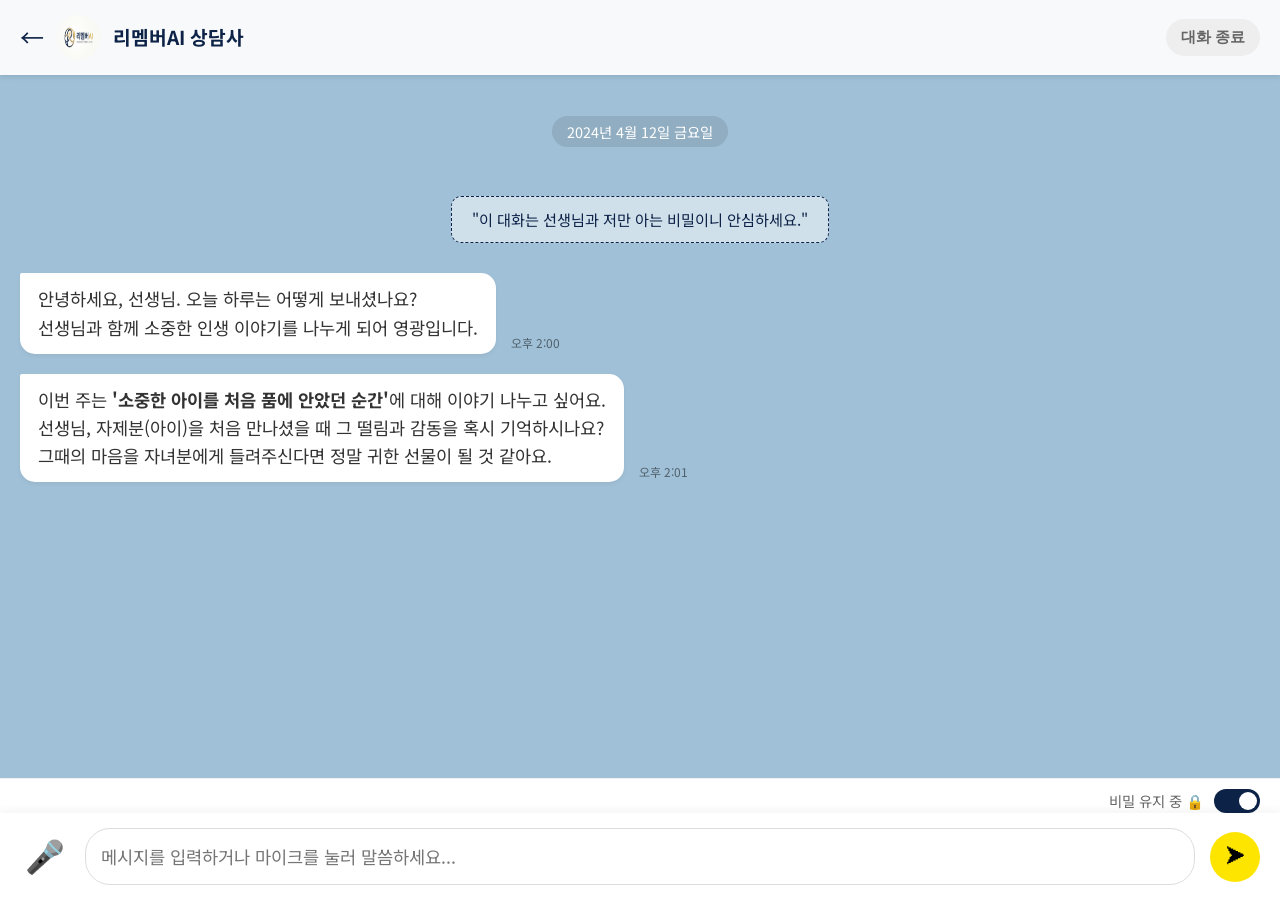
==== chat.html @ 5c0f2516 "Deploy latest site updates" ====
<!DOCTYPE html>
<html lang="ko">
<head>
    <!-- Google Tag Manager -->
    <script>(function(w,d,s,l,i){w[l]=w[l]||[];w[l].push({'gtm.start':
    new Date().getTime(),event:'gtm.js'});var f=d.getElementsByTagName(s)[0],
    j=d.createElement(s),dl=l!='dataLayer'?'&l='+l:'';j.async=true;j.src=
    'https://www.googletagmanager.com/gtm.js?id='+i+dl;f.parentNode.insertBefore(j,f);
    })(window,document,'script','dataLayer','GTM-MVSHZFLK');</script>
    <!-- End Google Tag Manager -->
    <meta charset="UTF-8">
    <meta name="viewport" content="width=device-width, initial-scale=1.0">
    <title>리멤버AI - 따뜻한 대화</title>
    <link href="https://fonts.googleapis.com/css2?family=Nanum+Myeongjo:wght@400;700;800&family=Noto+Sans+KR:wght@300;400;500;700&display=swap" rel="stylesheet">
    <link rel="stylesheet" href="style.css">
    <style>
        body { background-color: #A0C0D7; /* KakaoTalk blue-ish background */ height: 100vh; display: flex; flex-direction: column; overflow: hidden; }
        
        /* Chat Header */
        .chat-header {
            background-color: #f8f9fa;
            padding: 15px 20px;
            display: flex;
            align-items: center;
            justify-content: space-between;
            box-shadow: 0 2px 5px rgba(0,0,0,0.1);
            z-index: 10;
        }
        .chat-header .back-btn { font-size: 1.5rem; color: var(--navy-primary); cursor: pointer; text-decoration: none; }
        .chat-user-info { display: flex; align-items: center; gap: 12px; }
        .chat-user-info img { width: 45px; height: 45px; border-radius: 50%; background: #eee; }
        .chat-user-name { font-weight: 700; font-size: 1.2rem; color: var(--navy-primary); }

        /* Exit Button */
        .btn-exit {
            background-color: #eee;
            border: none;
            padding: 8px 15px;
            border-radius: 20px;
            font-size: 0.95rem;
            font-weight: 600;
            color: var(--text-light);
            cursor: pointer;
            transition: var(--transition);
        }
        .btn-exit:hover { background-color: #ddd; color: var(--navy-primary); }

        /* Private Toggle Area */
        .chat-footer-options {
            background-color: white;
            padding: 10px 20px 0;
            border-top: 1px solid #f0f0f0;
            display: flex;
            justify-content: flex-end;
        }
        .private-status {
            display: flex;
            align-items: center;
            gap: 10px;
            font-size: 0.9rem;
            color: var(--text-light);
        }

        /* Toggle Switch Style */
        .switch {
            position: relative;
            display: inline-block;
            width: 46px;
            height: 24px;
        }
        .switch input { opacity: 0; width: 0; height: 0; }
        .slider {
            position: absolute;
            cursor: pointer;
            top: 0; left: 0; right: 0; bottom: 0;
            background-color: #ccc;
            transition: .4s;
        }
        .slider:before {
            position: absolute;
            content: "";
            height: 18px; width: 18px;
            left: 3px; bottom: 3px;
            background-color: white;
            transition: .4s;
        }
        input:checked + .slider { background-color: var(--navy-primary); }
        input:checked + .slider:before { transform: translateX(22px); }
        .slider.round { border-radius: 24px; }
        .slider.round:before { border-radius: 50%; }

        /* Chat Area */
        .chat-messages {
            flex: 1;
            padding: 20px;
            overflow-y: auto;
            display: flex;
            flex-direction: column;
            gap: 20px;
            scrollbar-width: none; /* Firefox */
        }
        .chat-messages::-webkit-scrollbar { display: none; /* Chrome/Safari */ }

        .date-divider {
            text-align: center;
            margin: 20px 0;
            position: relative;
        }
        .date-divider span {
            background-color: rgba(0, 0, 0, 0.1);
            color: white;
            padding: 5px 15px;
            border-radius: 20px;
            font-size: 0.9rem;
        }

        /* Message Bubbles */
        .message { display: flex; align-items: flex-start; gap: 10px; max-width: 85%; }
        .message.received { align-self: flex-start; }
        .message.sent { align-self: flex-end; flex-direction: row-reverse; }

        .message-content {
            padding: 12px 18px;
            border-radius: 15px;
            font-size: 1.1rem;
            line-height: 1.6;
            box-shadow: 0 2px 4px rgba(0,0,0,0.05);
            position: relative;
        }
        .received .message-content { background-color: white; color: #333; border-top-left-radius: 2px; }
        .sent .message-content { background-color: #FEE500; color: #333; border-top-right-radius: 2px; }

        .message-time { align-self: flex-end; font-size: 0.75rem; color: rgba(0,0,0,0.5); margin: 0 5px; min-width: 50px; }

        .security-notice {
            align-self: center;
            background-color: rgba(255, 255, 255, 0.5);
            padding: 10px 20px;
            border-radius: 10px;
            font-size: 0.95rem;
            color: var(--navy-primary);
            text-align: center;
            margin: 10px 0;
            border: 1px dashed var(--navy-primary);
        }

        /* Input Area */
        .chat-input-area {
            background-color: white;
            padding: 15px 20px;
            display: flex;
            align-items: center;
            gap: 15px;
            box-shadow: 0 -2px 10px rgba(0,0,0,0.05);
        }
        .chat-input-area input {
            flex: 1;
            padding: 15px;
            border: 1px solid #ddd;
            border-radius: 25px;
            font-size: 1.1rem;
            font-family: 'Noto Sans KR', sans-serif;
            outline: none;
        }

        /* Microphone Button */
        .record-btn {
            background: none;
            border: none;
            font-size: 2rem;
            cursor: pointer;
            padding: 5px;
            transition: var(--transition);
        }
        .record-btn.recording {
            color: #ff4d4d;
            transform: scale(1.2);
            animation: pulse 1s infinite;
        }

        /* Recording Status UI */
        .recording-status {
            position: fixed;
            bottom: 100px;
            left: 50%;
            transform: translateX(-50%);
            background: rgba(13, 34, 71, 0.95);
            color: white;
            padding: 20px 40px;
            border-radius: 50px;
            display: flex;
            align-items: center;
            gap: 15px;
            z-index: 100;
            box-shadow: 0 10px 30px rgba(0,0,0,0.3);
        }
        .pulse {
            width: 15px;
            height: 15px;
            background: #ff4d4d;
            border-radius: 50%;
            animation: pulse 1s infinite;
        }
        .stop-btn {
            background: white;
            color: var(--navy-primary);
            border: none;
            padding: 5px 15px;
            border-radius: 15px;
            font-weight: 700;
            cursor: pointer;
            margin-left: 10px;
        }

        @keyframes pulse {
            0% { transform: scale(1); opacity: 1; }
            50% { transform: scale(1.3); opacity: 0.6; }
            100% { transform: scale(1); opacity: 1; }
        }

        .send-btn {
            background-color: #FEE500;
            border: none;
            width: 50px;
            height: 50px;
            border-radius: 50%;
            cursor: pointer;
            display: flex;
            align-items: center;
            justify-content: center;
            font-size: 1.2rem;
            transition: var(--transition);
        }
        .send-btn:hover { background-color: #E6CF00; }

        /* Animation */
        .message { animation: fadeIn 0.3s ease-out; }
        @keyframes fadeIn { from { opacity: 0; transform: translateY(10px); } to { opacity: 1; transform: translateY(0); } }
    </style>
</head>
<body>
    <!-- Google Tag Manager (noscript) -->
    <noscript><iframe src="https://www.googletagmanager.com/ns.html?id=GTM-MVSHZFLK"
    height="0" width="0" style="display:none;visibility:hidden"></iframe></noscript>
    <!-- End Google Tag Manager (noscript) -->
    <header class="chat-header">
        <div class="chat-user-info">
            <a href="index.html" class="back-btn">←</a>
            <img src="logo.png" alt="리멤버AI">
            <span class="chat-user-name">리멤버AI 상담사</span>
        </div>
        <div class="header-actions">
            <button class="btn-exit" onclick="confirmExit()">대화 종료</button>
        </div>
    </header>

    <div class="chat-messages" id="chatMessages">
        <div class="date-divider">
            <span>2024년 4월 12일 금요일</span>
        </div>

        <div class="security-notice">
            "이 대화는 선생님과 저만 아는 비밀이니 안심하세요."
        </div>

        <!-- AI Message -->
        <div class="message received">
            <div class="message-content">
                안녕하세요, 선생님. 오늘 하루는 어떻게 보내셨나요? <br>
                선생님과 함께 소중한 인생 이야기를 나누게 되어 영광입니다.
            </div>
            <span class="message-time">오후 2:00</span>
        </div>

        <!-- AI Message -->
        <div class="message received">
            <div class="message-content">
                이번 주는 <b>'소중한 아이를 처음 품에 안았던 순간'</b>에 대해 이야기 나누고 싶어요. <br>
                선생님, 자제분(아이)을 처음 만나셨을 때 그 떨림과 감동을 혹시 기억하시나요? <br>
                그때의 마음을 자녀분에게 들려주신다면 정말 귀한 선물이 될 것 같아요.
            </div>
            <span class="message-time">오후 2:01</span>
        </div>

        <!-- User Message Sample (Hidden initially in real logic, but shown for design) -->
        <!-- <div class="message sent">
            <div class="message-content">
                어릴 때 동네 친구들과 냇가에서 물장구치던 게 생각나네.
            </div>
            <span class="message-time">오후 2:05</span>
        </div> -->
    </div>

    <div class="chat-footer-options">
        <div class="private-status">
            <span id="privateStatus">비밀 유지 중 🔒</span>
            <label class="switch">
                <input type="checkbox" id="privateToggle" checked onchange="handlePrivateToggle()">
                <span class="slider round"></span>
            </label>
        </div>
    </div>

    <div class="chat-input-area">
        <button id="recordBtn" class="record-btn" onclick="toggleRecording()">🎤</button>
        <input type="text" id="userInput" placeholder="메시지를 입력하거나 마이크를 눌러 말씀하세요..." onkeypress="if(event.keyCode==13) sendMessage()">
        <button class="send-btn" onclick="sendMessage()">➤</button>
    </div>

    <div id="recordingStatus" class="recording-status" style="display: none;">
        <div class="pulse"></div>
        <span>선생님의 말씀을 듣고 있어요...</span>
        <button onclick="stopRecording()" class="stop-btn">완료</button>
    </div>

    <script>
        let isRecording = false;

        function confirmExit() {
            if (confirm("오늘 대화를 여기까지 할까요? 소중한 기록은 안전하게 저장되었습니다.")) {
                window.location.href = 'index.html';
            }
        }

        function handlePrivateToggle() {
            const isPrivate = document.getElementById('privateToggle').checked;
            const statusText = document.getElementById('privateStatus');
            const chatMessages = document.getElementById('chatMessages');
            
            const notice = document.createElement('div');
            notice.className = 'security-notice';
            
            if (isPrivate) {
                statusText.innerText = "비밀 유지 중 🔒";
                notice.innerText = "이후 대화는 자녀에게 공개되지 않는 '비밀 모드'로 전환되었습니다.";
            } else {
                statusText.innerText = "자녀에게 공유됨 💝";
                notice.innerText = "이후 대화는 자녀가 함께 볼 수 있는 '공유 모드'로 전환되었습니다.";
            }
            chatMessages.appendChild(notice);
            chatMessages.scrollTop = chatMessages.scrollHeight;
        }

        function toggleRecording() {
            if (!isRecording) {
                startRecording();
            } else {
                stopRecording();
            }
        }

        function startRecording() {
            isRecording = true;
            document.getElementById('recordingStatus').style.display = 'flex';
            document.getElementById('recordBtn').classList.add('recording');
            // 실제 구현 시 Web MediaRecorder API 등을 사용
            console.log("Recording started...");
        }

        function stopRecording() {
            isRecording = false;
            document.getElementById('recordingStatus').style.display = 'none';
            document.getElementById('recordBtn').classList.remove('recording');
            
            // 시뮬레이션: 녹음된 내용이 텍스트로 변환되었다고 가정
            const simulatedText = "우리 큰애가 태어났을 때 눈이 참 맑았어. 그때 그 떨림은 지금도 잊지 못하지.";
            document.getElementById('userInput').value = simulatedText;
            
            // 자동으로 메시지 전송
            setTimeout(sendMessage, 500);
        }

        function sendMessage() {
            const input = document.getElementById('userInput');
            const messageText = input.value.trim();
            if (messageText === "") return;

            const chatMessages = document.getElementById('chatMessages');
            const now = new Date();
            const timeStr = (now.getHours() > 12 ? '오후 ' + (now.getHours()-12) : '오전 ' + now.getHours()) + ':' + now.getMinutes().toString().padStart(2, '0');

            // Add user message
            const userMsg = `
                <div class="message sent">
                    <div class="message-content">${messageText}</div>
                    <span class="message-time">${timeStr}</span>
                </div>
            `;
            chatMessages.innerHTML += userMsg;
            input.value = "";
            chatMessages.scrollTop = chatMessages.scrollHeight;

            // Simple AI Auto-Reply after 1 second
            setTimeout(() => {
                const aiMsg = `
                    <div class="message received">
                        <div class="message-content">네, 선생님. 정말 소중하고 따뜻한 기억이네요. 그 당시에 느끼셨던 기분이나 함께했던 사람들에 대해 조금 더 자세히 들려주실 수 있을까요?</div>
                        <span class="message-time">${timeStr}</span>
                    </div>
                `;
                chatMessages.innerHTML += aiMsg;
                chatMessages.scrollTop = chatMessages.scrollHeight;
            }, 1000);
        }
    </script>
</body>
</html>
---- style.css ----
/* RememberAI - Custom CSS for 6070 Generation */

:root {
    --navy-primary: #0D2247;
    --gold-secondary: #DAA520;
    --gold-light: #F4E0A1;
    --white: #FDFDFD;
    --text-dark: #222222;
    --text-light: #666666;
    --max-width: 1100px;
    --transition: all 0.3s ease;
}

/* Reset */
* {
    margin: 0;
    padding: 0;
    box-sizing: border-box;
}

body {
    font-family: 'Noto Sans KR', sans-serif;
    color: var(--text-dark);
    line-height: 1.7;
    background-color: var(--white);
    font-size: 18px; /* High readability for seniors */
}

/* Typography */
h1, h2, h3 {
    font-family: 'Nanum Myeongjo', serif;
    font-weight: 700;
}

a {
    text-decoration: none;
    color: inherit;
}

.container {
    max-width: var(--max-width);
    margin: 0 auto;
    padding: 0 20px;
}

/* Header & Nav */
header {
    background: var(--white);
    padding: 10px 0; /* Reduced padding for larger logo */
    position: sticky;
    top: 0;
    z-index: 1000;
    box-shadow: 0 2px 10px rgba(0,0,0,0.05);
}

nav {
    display: flex;
    justify-content: space-between;
    align-items: center;
}

.logo img {
    height: 80px; /* Increased from 40px */
    width: auto;
    vertical-align: middle;
}

.footer-logo img {
    height: 60px; /* Increased from 40px */
    width: auto;
    vertical-align: middle;
}

.nav-links a {
    font-weight: 500;
    color: var(--text-light);
    transition: var(--transition);
}

.nav-links a:hover {
    color: var(--gold-secondary);
}

.nav-buttons {
    display: flex;
    align-items: center;
    gap: 15px;
}

.btn-login {
    font-size: 1.1rem;
    font-weight: 500;
    color: var(--text-dark);
    padding: 8px 15px;
    transition: var(--transition);
}

.btn-login:hover {
    color: var(--gold-secondary);
}

.btn-signup {
    font-size: 1.1rem;
    font-weight: 600;
    color: white;
    background-color: var(--navy-primary);
    padding: 10px 25px;
    border-radius: 5px;
    transition: var(--transition);
}

.btn-signup:hover {
    background-color: var(--gold-secondary);
    transform: translateY(-2px);
}

/* Hero Section */
.hero {
    position: relative;
    padding: 160px 0;
    background-color: var(--navy-primary);
    background-image: url('https://images.unsplash.com/photo-1557804506-669a67965ba0?ixlib=rb-1.2.1&auto=format&fit=crop&w=1920&q=80'); /* Sample image for warm atmosphere */
    background-size: cover;
    background-position: center;
    color: white;
    text-align: left;
}

.hero-overlay {
    position: absolute;
    top: 0;
    left: 0;
    width: 100%;
    height: 100%;
    background: linear-gradient(90deg, rgba(13, 34, 71, 0.9) 0%, rgba(13, 34, 71, 0.4) 100%);
    z-index: 1;
}

.hero-content {
    position: relative;
    z-index: 2;
}

.hero h1 {
    font-size: 3.5rem;
    line-height: 1.3;
    margin-bottom: 25px;
}

.hero .highlight {
    color: var(--gold-secondary);
}

.hero-subtext {
    font-size: 1.4rem;
    margin-bottom: 40px;
    max-width: 600px;
    font-weight: 300;
    color: rgba(255, 255, 255, 0.8);
}

/* Buttons */
.cta-button {
    background-color: var(--gold-secondary);
    color: white;
    padding: 18px 45px;
    font-size: 1.2rem;
    font-weight: 700;
    border: none;
    border-radius: 50px;
    cursor: pointer;
    transition: var(--transition);
    box-shadow: 0 10px 20px rgba(218, 165, 32, 0.3);
}

.cta-button:hover {
    background-color: #B8860B;
    transform: translateY(-3px);
    box-shadow: 0 15px 30px rgba(218, 165, 32, 0.4);
}

/* Common Section Styles */
.section {
    padding: 100px 0;
}

.brand-badge {
    text-align: center;
    margin-bottom: 30px;
}

.brand-badge img {
    max-width: 280px; /* Suitable size for secondary branding */
    height: auto;
    opacity: 0.9;
    transition: var(--transition);
}

.brand-badge img:hover {
    opacity: 1;
    transform: scale(1.05);
}

.section-title {
    font-size: 2.5rem;
    text-align: center;
    margin-bottom: 20px;
    color: var(--navy-primary);
}

.section-desc {
    text-align: center;
    font-size: 1.2rem;
    color: var(--text-light);
    margin-bottom: 60px;
}

.bg-navy {
    background-color: var(--navy-primary);
    color: white;
}

.text-gold {
    color: var(--gold-secondary) !important;
}

/* Features Section */
.features {
    display: grid;
    grid-template-columns: repeat(3, 1fr);
    gap: 30px;
}

.feature-card {
    background: white;
    padding: 40px;
    border-radius: 20px;
    box-shadow: 0 15px 40px rgba(0,0,0,0.05);
    text-align: center;
    transition: var(--transition);
    border: 1px solid #f0f0f0;
}

.feature-card:hover {
    transform: translateY(-10px);
}

.feature-card .icon {
    font-size: 40px;
    margin-bottom: 20px;
}

.feature-card h3 {
    font-size: 1.5rem;
    margin-bottom: 15px;
    color: var(--navy-primary);
}

/* Security Section */
.security-grid {
    display: flex;
    justify-content: space-around;
    gap: 40px;
    margin-bottom: 50px;
}

.security-item {
    flex: 1;
    background: rgba(255, 255, 255, 0.05);
    padding: 40px;
    border-radius: 20px;
    border: 1px solid rgba(218, 165, 32, 0.2);
    text-align: center;
}

.security-item h3 {
    color: var(--gold-secondary);
    margin-bottom: 15px;
}

.security-footer {
    text-align: center;
    font-style: italic;
    color: rgba(255, 255, 255, 0.6);
    margin-top: 40px;
}

/* Product Showcase */
.product-showcase {
    display: grid;
    grid-template-columns: 1fr 1fr;
    gap: 40px;
}

.product-card {
    background: #F9F9F9;
    padding: 0;
    border-radius: 20px;
    overflow: hidden;
    text-align: center;
    border: 1px solid #eee;
}

.product-img-placeholder {
    height: 300px;
    background: #EAEAEA;
    display: flex;
    align-items: center;
    justify-content: center;
    color: #999;
    font-weight: 700;
}

.product-card h3 {
    margin: 30px 20px 10px;
    color: var(--navy-primary);
}

.product-card p {
    padding: 0 30px 40px;
    color: var(--text-light);
}

/* Footer */
footer {
    background: #f4f4f4;
    padding: 60px 0;
    border-top: 1px solid #ddd;
}

.footer-content {
    display: flex;
    justify-content: space-between;
    align-items: center;
}

.footer-logo {
    margin-bottom: 20px;
}

.footer-links a {
    margin-left: 20px;
    font-size: 0.9rem;
    color: var(--text-light);
}

/* Responsive */
@media (max-width: 992px) {
    .nav-links { display: none; } /* Hide regular links on mobile to save space */
    .hero h1 { font-size: 2.8rem; }
    .features { grid-template-columns: 1fr; }
    .security-grid { flex-direction: column; }
    .product-showcase { grid-template-columns: 1fr; }
}
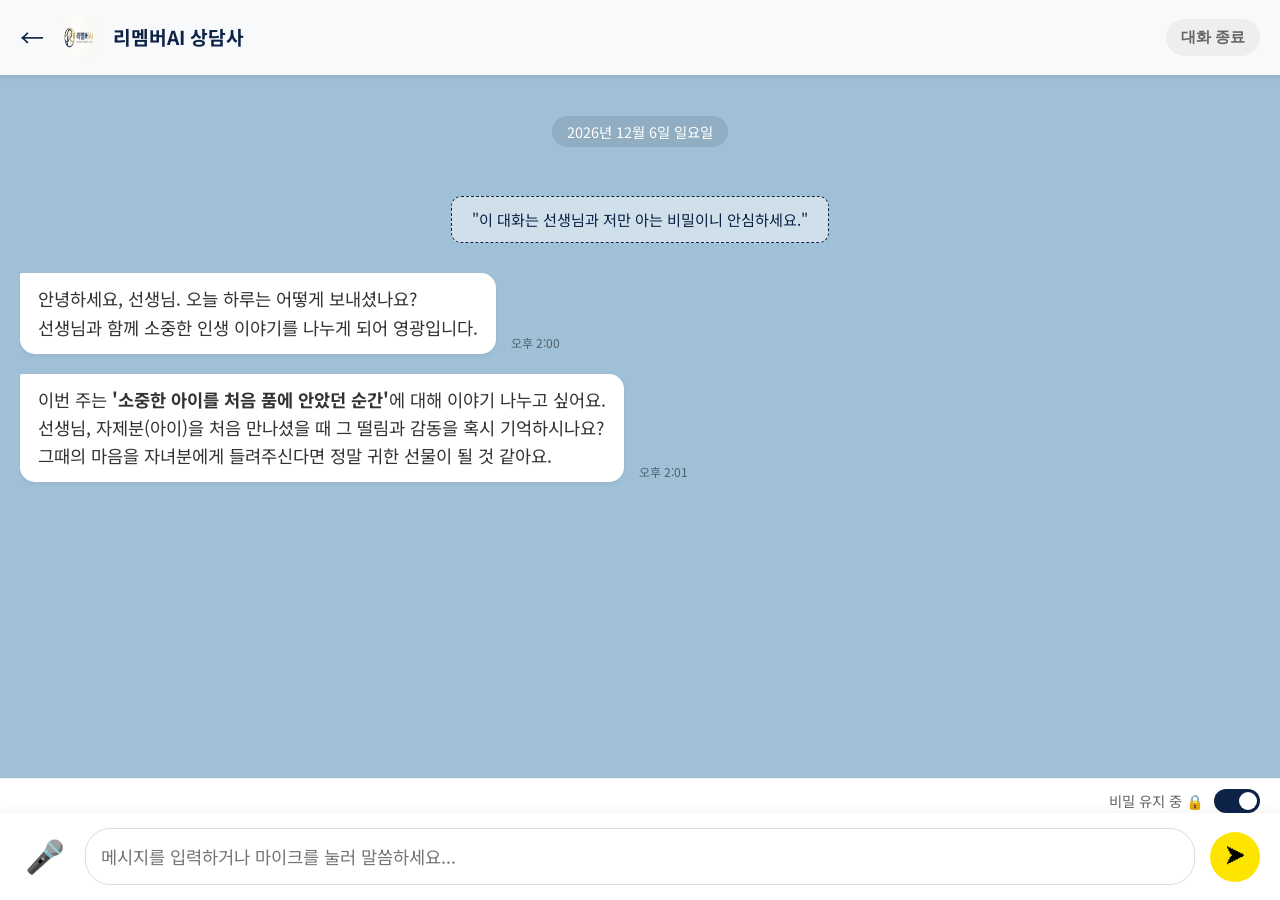
==== commit 673ebb2c: "Connect subscription flow to first chat and schedule step" ====
--- a/chat.html
+++ b/chat.html
@@ -233,6 +233,112 @@
         }
         .send-btn:hover { background-color: #E6CF00; }
 
+        .schedule-modal {
+            position: fixed;
+            inset: 0;
+            background: rgba(9, 22, 45, 0.58);
+            display: none;
+            align-items: center;
+            justify-content: center;
+            padding: 20px;
+            z-index: 200;
+        }
+
+        .schedule-modal.is-visible {
+            display: flex;
+        }
+
+        .schedule-card {
+            width: min(100%, 520px);
+            background: white;
+            border-radius: 24px;
+            padding: 28px 24px 24px;
+            box-shadow: 0 24px 50px rgba(0, 0, 0, 0.18);
+        }
+
+        .schedule-card h3 {
+            color: var(--navy-primary);
+            font-size: 1.7rem;
+            margin-bottom: 10px;
+        }
+
+        .schedule-card p {
+            color: var(--text-light);
+            margin-bottom: 18px;
+            line-height: 1.6;
+        }
+
+        .schedule-grid {
+            display: grid;
+            grid-template-columns: repeat(3, 1fr);
+            gap: 10px;
+            margin-bottom: 18px;
+        }
+
+        .schedule-day {
+            border: 1px solid #d9dfe8;
+            border-radius: 14px;
+            background: #f8fafc;
+            padding: 12px 10px;
+            font-size: 1rem;
+            font-weight: 600;
+            color: var(--navy-primary);
+            cursor: pointer;
+            transition: var(--transition);
+        }
+
+        .schedule-day.is-selected {
+            background: var(--navy-primary);
+            border-color: var(--navy-primary);
+            color: white;
+        }
+
+        .schedule-time {
+            margin-bottom: 18px;
+        }
+
+        .schedule-time label {
+            display: block;
+            margin-bottom: 8px;
+            color: var(--navy-primary);
+            font-weight: 600;
+        }
+
+        .schedule-time input {
+            width: 100%;
+            padding: 14px 15px;
+            border: 1px solid #d9dfe8;
+            border-radius: 14px;
+            font-size: 1rem;
+            font-family: 'Noto Sans KR', sans-serif;
+        }
+
+        .schedule-actions {
+            display: flex;
+            gap: 10px;
+        }
+
+        .schedule-save,
+        .schedule-later {
+            flex: 1;
+            border: none;
+            border-radius: 14px;
+            padding: 14px 16px;
+            font-size: 1rem;
+            font-weight: 700;
+            cursor: pointer;
+        }
+
+        .schedule-save {
+            background: var(--navy-primary);
+            color: white;
+        }
+
+        .schedule-later {
+            background: #eef2f7;
+            color: var(--navy-primary);
+        }
+
         /* Animation */
         .message { animation: fadeIn 0.3s ease-out; }
         @keyframes fadeIn { from { opacity: 0; transform: translateY(10px); } to { opacity: 1; transform: translateY(0); } }
@@ -313,8 +419,96 @@
         <button onclick="stopRecording()" class="stop-btn">완료</button>
     </div>
 
+    <div id="scheduleModal" class="schedule-modal" aria-hidden="true">
+        <div class="schedule-card">
+            <h3>다음 대화 시간을 정해볼까요?</h3>
+            <p>첫 이야기를 들려주셔서 감사합니다. 2번째 질문부터는 선생님이 편하신 요일과 시간에 맞춰 다시 찾아뵐 수 있도록 시간을 정해둘게요.</p>
+            <div class="schedule-grid" id="scheduleGrid">
+                <button type="button" class="schedule-day" data-day="월요일">월요일</button>
+                <button type="button" class="schedule-day" data-day="화요일">화요일</button>
+                <button type="button" class="schedule-day" data-day="수요일">수요일</button>
+                <button type="button" class="schedule-day" data-day="목요일">목요일</button>
+                <button type="button" class="schedule-day" data-day="금요일">금요일</button>
+                <button type="button" class="schedule-day" data-day="토요일">토요일</button>
+            </div>
+            <div class="schedule-time">
+                <label for="scheduleTime">원하시는 시간</label>
+                <input type="time" id="scheduleTime" value="09:00">
+            </div>
+            <div class="schedule-actions">
+                <button type="button" class="schedule-later" onclick="closeScheduleModal()">나중에 정할게요</button>
+                <button type="button" class="schedule-save" onclick="saveSchedule()">이 시간으로 저장</button>
+            </div>
+        </div>
+    </div>
+
     <script>
         let isRecording = false;
+        let hasCompletedFirstAnswer = false;
+        let selectedScheduleDay = '';
+        const scheduleModal = document.getElementById('scheduleModal');
+        const scheduleTimeInput = document.getElementById('scheduleTime');
+        const profile = JSON.parse(localStorage.getItem('rememberAIProfile') || '{}');
+        const params = new URLSearchParams(window.location.search);
+        const isWelcomeFlow = params.get('flow') === 'welcome';
+
+        initializeChat();
+
+        function initializeChat() {
+            const divider = document.querySelector('.date-divider span');
+            const now = new Date();
+            const weekdays = ['일요일', '월요일', '화요일', '수요일', '목요일', '금요일', '토요일'];
+            divider.textContent = `${now.getFullYear()}년 ${now.getMonth() + 1}월 ${now.getDate()}일 ${weekdays[now.getDay()]}`;
+
+            const savedSchedule = JSON.parse(localStorage.getItem('rememberAISchedule') || 'null');
+            if (savedSchedule) {
+                selectedScheduleDay = savedSchedule.day;
+                scheduleTimeInput.value = savedSchedule.time || '09:00';
+                document.querySelectorAll('.schedule-day').forEach((button) => {
+                    button.classList.toggle('is-selected', button.dataset.day === savedSchedule.day);
+                });
+            }
+
+            document.querySelectorAll('.schedule-day').forEach((button) => {
+                button.addEventListener('click', function () {
+                    selectedScheduleDay = this.dataset.day;
+                    document.querySelectorAll('.schedule-day').forEach((item) => item.classList.remove('is-selected'));
+                    this.classList.add('is-selected');
+                });
+            });
+
+            if (isWelcomeFlow) {
+                renderWelcomeMessages();
+            }
+        }
+
+        function renderWelcomeMessages() {
+            const applicantName = profile.applicantName || '선생님';
+            const childName = profile.childName || '자녀분';
+            const chatMessages = document.getElementById('chatMessages');
+            const firstQuestion = `
+                <div class="date-divider">
+                    <span>${document.querySelector('.date-divider span').textContent}</span>
+                </div>
+                <div class="security-notice">
+                    "${applicantName}의 이야기는 안전하게 보관되며, 원하실 때만 자녀와 나눌 수 있어요."
+                </div>
+                <div class="message received">
+                    <div class="message-content">
+                        안녕하세요, ${applicantName}. 지금부터 리멤버AI와 첫 대화를 시작해볼게요.
+                    </div>
+                    <span class="message-time">${formatTime(new Date())}</span>
+                </div>
+                <div class="message received">
+                    <div class="message-content">
+                        첫 질문입니다. <b>'${childName}에게 처음 꼭 전하고 싶은 이야기'</b>는 무엇인가요?<br>
+                        ${childName}에게 남기고 싶은 첫 마음이나 기억을 편하게 들려주세요.
+                    </div>
+                    <span class="message-time">${formatTime(new Date())}</span>
+                </div>
+            `;
+            chatMessages.innerHTML = firstQuestion;
+        }
 
         function confirmExit() {
             if (confirm("오늘 대화를 여기까지 할까요? 소중한 기록은 안전하게 저장되었습니다.")) {
@@ -376,13 +570,13 @@
             if (messageText === "") return;
 
             const chatMessages = document.getElementById('chatMessages');
-            const now = new Date();
-            const timeStr = (now.getHours() > 12 ? '오후 ' + (now.getHours()-12) : '오전 ' + now.getHours()) + ':' + now.getMinutes().toString().padStart(2, '0');
+            const timeStr = formatTime(new Date());
+            const safeMessageText = escapeHtml(messageText).replace(/\n/g, '<br>');
 
             // Add user message
             const userMsg = `
                 <div class="message sent">
-                    <div class="message-content">${messageText}</div>
+                    <div class="message-content">${safeMessageText}</div>
                     <span class="message-time">${timeStr}</span>
                 </div>
             `;
@@ -390,17 +584,82 @@
             input.value = "";
             chatMessages.scrollTop = chatMessages.scrollHeight;
 
-            // Simple AI Auto-Reply after 1 second
+            const isFirstReply = !hasCompletedFirstAnswer;
+            hasCompletedFirstAnswer = true;
+
             setTimeout(() => {
+                const aiResponse = isFirstReply
+                    ? `감사합니다. 지금 들려주신 첫 이야기가 앞으로의 자서전과 페르소나의 시작점이 됩니다. 다음 질문부터는 선생님이 편하신 시간에 이어갈 수 있도록 시간을 정해볼게요.`
+                    : `네, 선생님. 정말 소중하고 따뜻한 기억이네요. 그 당시에 느끼셨던 기분이나 함께했던 사람들에 대해 조금 더 자세히 들려주실 수 있을까요?`;
                 const aiMsg = `
                     <div class="message received">
-                        <div class="message-content">네, 선생님. 정말 소중하고 따뜻한 기억이네요. 그 당시에 느끼셨던 기분이나 함께했던 사람들에 대해 조금 더 자세히 들려주실 수 있을까요?</div>
+                        <div class="message-content">${aiResponse}</div>
                         <span class="message-time">${timeStr}</span>
                     </div>
                 `;
                 chatMessages.innerHTML += aiMsg;
                 chatMessages.scrollTop = chatMessages.scrollHeight;
+
+                if (isFirstReply) {
+                    setTimeout(openScheduleModal, 700);
+                }
             }, 1000);
+        }
+
+        function openScheduleModal() {
+            scheduleModal.classList.add('is-visible');
+            scheduleModal.setAttribute('aria-hidden', 'false');
+        }
+
+        function closeScheduleModal() {
+            scheduleModal.classList.remove('is-visible');
+            scheduleModal.setAttribute('aria-hidden', 'true');
+        }
+
+        function saveSchedule() {
+            if (!selectedScheduleDay) {
+                alert('먼저 원하시는 요일을 선택해주세요.');
+                return;
+            }
+
+            const schedule = {
+                day: selectedScheduleDay,
+                time: scheduleTimeInput.value || '09:00',
+            };
+
+            localStorage.setItem('rememberAISchedule', JSON.stringify(schedule));
+            closeScheduleModal();
+
+            const chatMessages = document.getElementById('chatMessages');
+            const confirmation = document.createElement('div');
+            confirmation.className = 'security-notice';
+            confirmation.textContent = `다음 대화는 매주 ${schedule.day} ${formatScheduleTime(schedule.time)}에 이어가도록 저장했습니다. 실제 알림 발송은 추후 카카오/SMS 연동으로 연결할 수 있습니다.`;
+            chatMessages.appendChild(confirmation);
+            chatMessages.scrollTop = chatMessages.scrollHeight;
+        }
+
+        function formatTime(date) {
+            const hours = date.getHours();
+            const period = hours >= 12 ? '오후' : '오전';
+            const normalized = hours % 12 || 12;
+            return `${period} ${normalized}:${String(date.getMinutes()).padStart(2, '0')}`;
+        }
+
+        function formatScheduleTime(value) {
+            const [hours, minutes] = value.split(':');
+            const hourNumber = Number(hours);
+            const period = hourNumber >= 12 ? '오후' : '오전';
+            const normalized = hourNumber % 12 || 12;
+            return `${period} ${normalized}:${minutes}`;
+        }
+
+        function escapeHtml(text) {
+            return text
+                .replace(/&/g, '&amp;')
+                .replace(/</g, '&lt;')
+                .replace(/>/g, '&gt;')
+                .replace(/"/g, '&quot;')
+                .replace(/'/g, '&#39;');
         }
     </script>
 </body>
--- a/style.css
+++ b/style.css
@@ -79,39 +79,6 @@
 
 .nav-links a:hover {
     color: var(--gold-secondary);
-}
-
-.nav-buttons {
-    display: flex;
-    align-items: center;
-    gap: 15px;
-}
-
-.btn-login {
-    font-size: 1.1rem;
-    font-weight: 500;
-    color: var(--text-dark);
-    padding: 8px 15px;
-    transition: var(--transition);
-}
-
-.btn-login:hover {
-    color: var(--gold-secondary);
-}
-
-.btn-signup {
-    font-size: 1.1rem;
-    font-weight: 600;
-    color: white;
-    background-color: var(--navy-primary);
-    padding: 10px 25px;
-    border-radius: 5px;
-    transition: var(--transition);
-}
-
-.btn-signup:hover {
-    background-color: var(--gold-secondary);
-    transform: translateY(-2px);
 }
 
 /* Hero Section */
@@ -159,6 +126,12 @@
     color: rgba(255, 255, 255, 0.8);
 }
 
+.hero-actions {
+    display: flex;
+    gap: 18px;
+    flex-wrap: wrap;
+}
+
 /* Buttons */
 .cta-button {
     background-color: var(--gold-secondary);
@@ -179,6 +152,18 @@
     box-shadow: 0 15px 30px rgba(218, 165, 32, 0.4);
 }
 
+.cta-button-secondary {
+    background-color: transparent;
+    border: 2px solid rgba(255, 255, 255, 0.8);
+    box-shadow: none;
+}
+
+.cta-button-secondary:hover {
+    background-color: rgba(255, 255, 255, 0.12);
+    border-color: white;
+    box-shadow: 0 12px 24px rgba(0, 0, 0, 0.15);
+}
+
 /* Common Section Styles */
 .section {
     padding: 100px 0;
@@ -299,16 +284,26 @@
     overflow: hidden;
     text-align: center;
     border: 1px solid #eee;
-}
-
-.product-img-placeholder {
-    height: 300px;
-    background: #EAEAEA;
-    display: flex;
-    align-items: center;
-    justify-content: center;
-    color: #999;
-    font-weight: 700;
+    box-shadow: 0 20px 45px rgba(13, 34, 71, 0.08);
+    transition: var(--transition);
+}
+
+.product-card:hover {
+    transform: translateY(-8px);
+    box-shadow: 0 28px 60px rgba(13, 34, 71, 0.14);
+}
+
+.product-media {
+    background: linear-gradient(180deg, #f7f1e6 0%, #efe4d1 100%);
+    aspect-ratio: 4 / 3;
+    overflow: hidden;
+}
+
+.product-media img {
+    width: 100%;
+    height: 100%;
+    display: block;
+    object-fit: cover;
 }
 
 .product-card h3 {
@@ -351,4 +346,6 @@
     .features { grid-template-columns: 1fr; }
     .security-grid { flex-direction: column; }
     .product-showcase { grid-template-columns: 1fr; }
-}
+    .hero-actions { flex-direction: column; align-items: flex-start; }
+    .cta-button { width: 100%; max-width: 320px; text-align: center; }
+}
